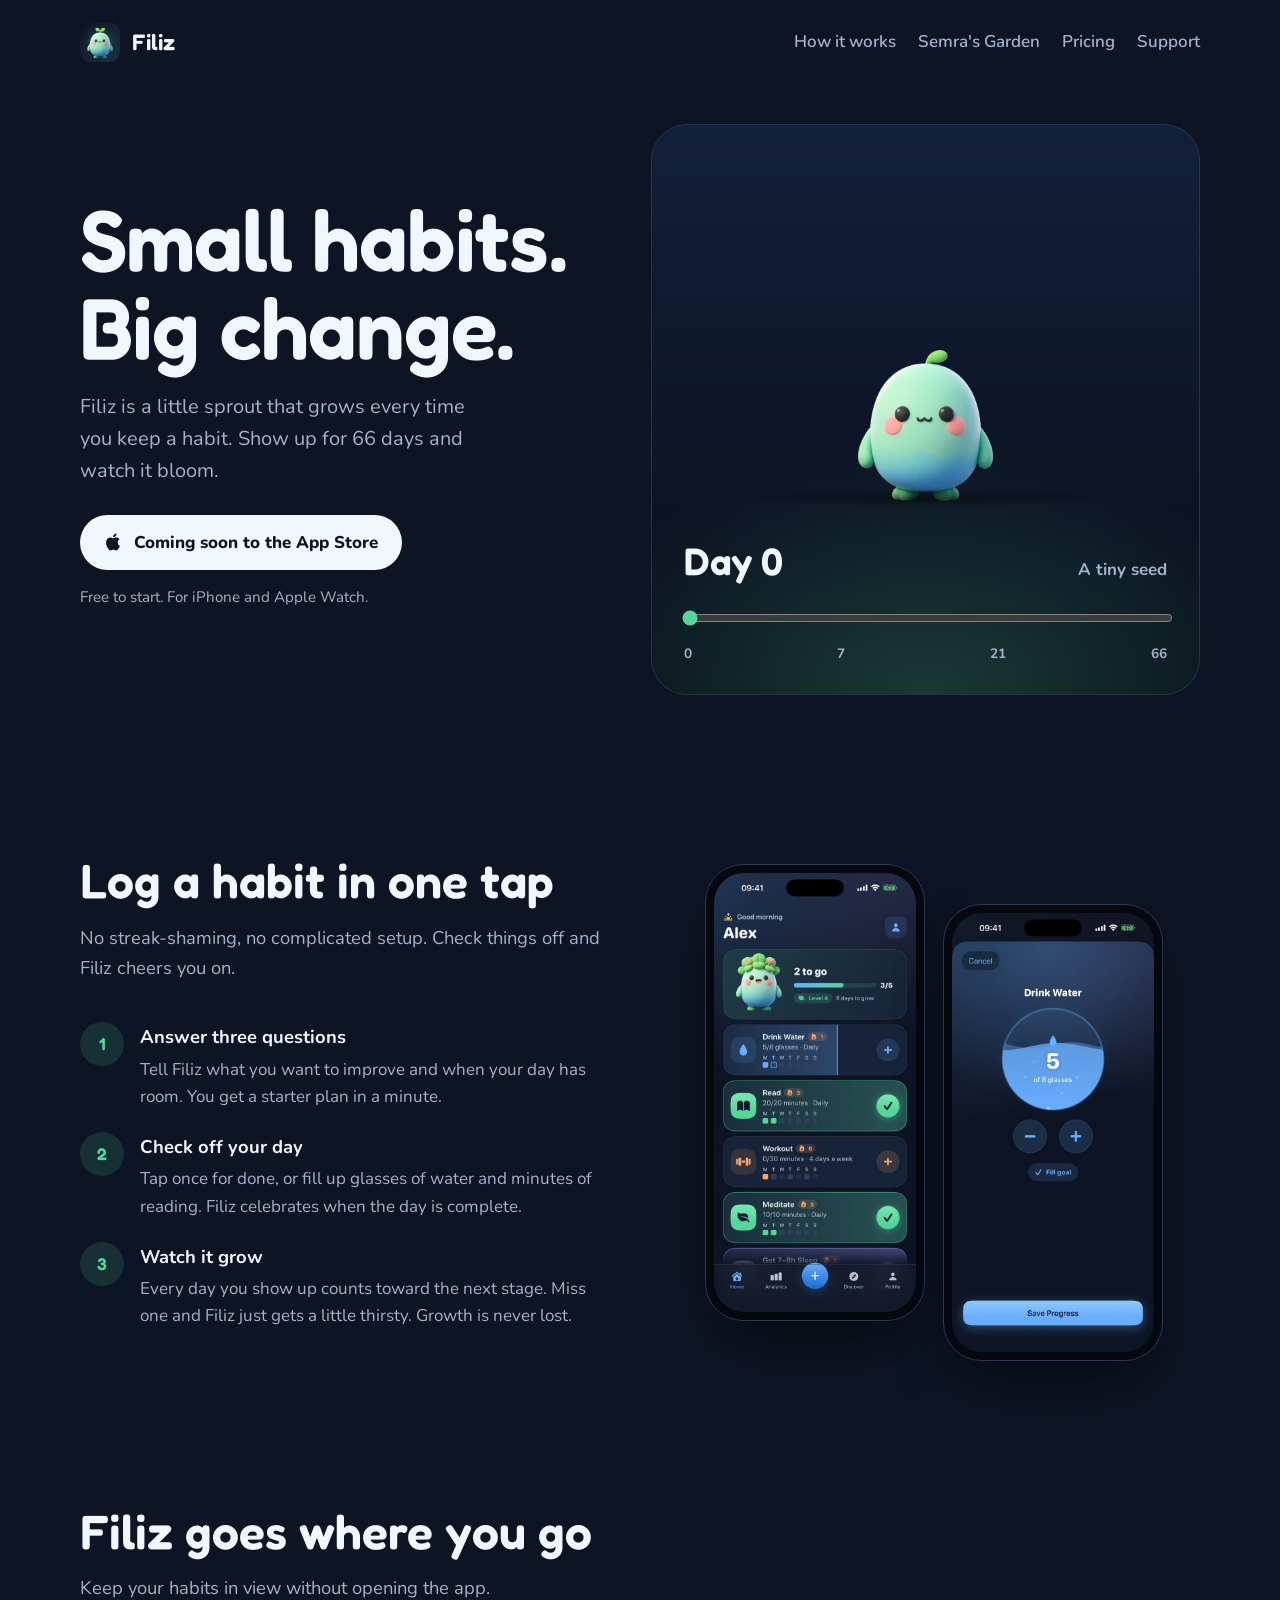
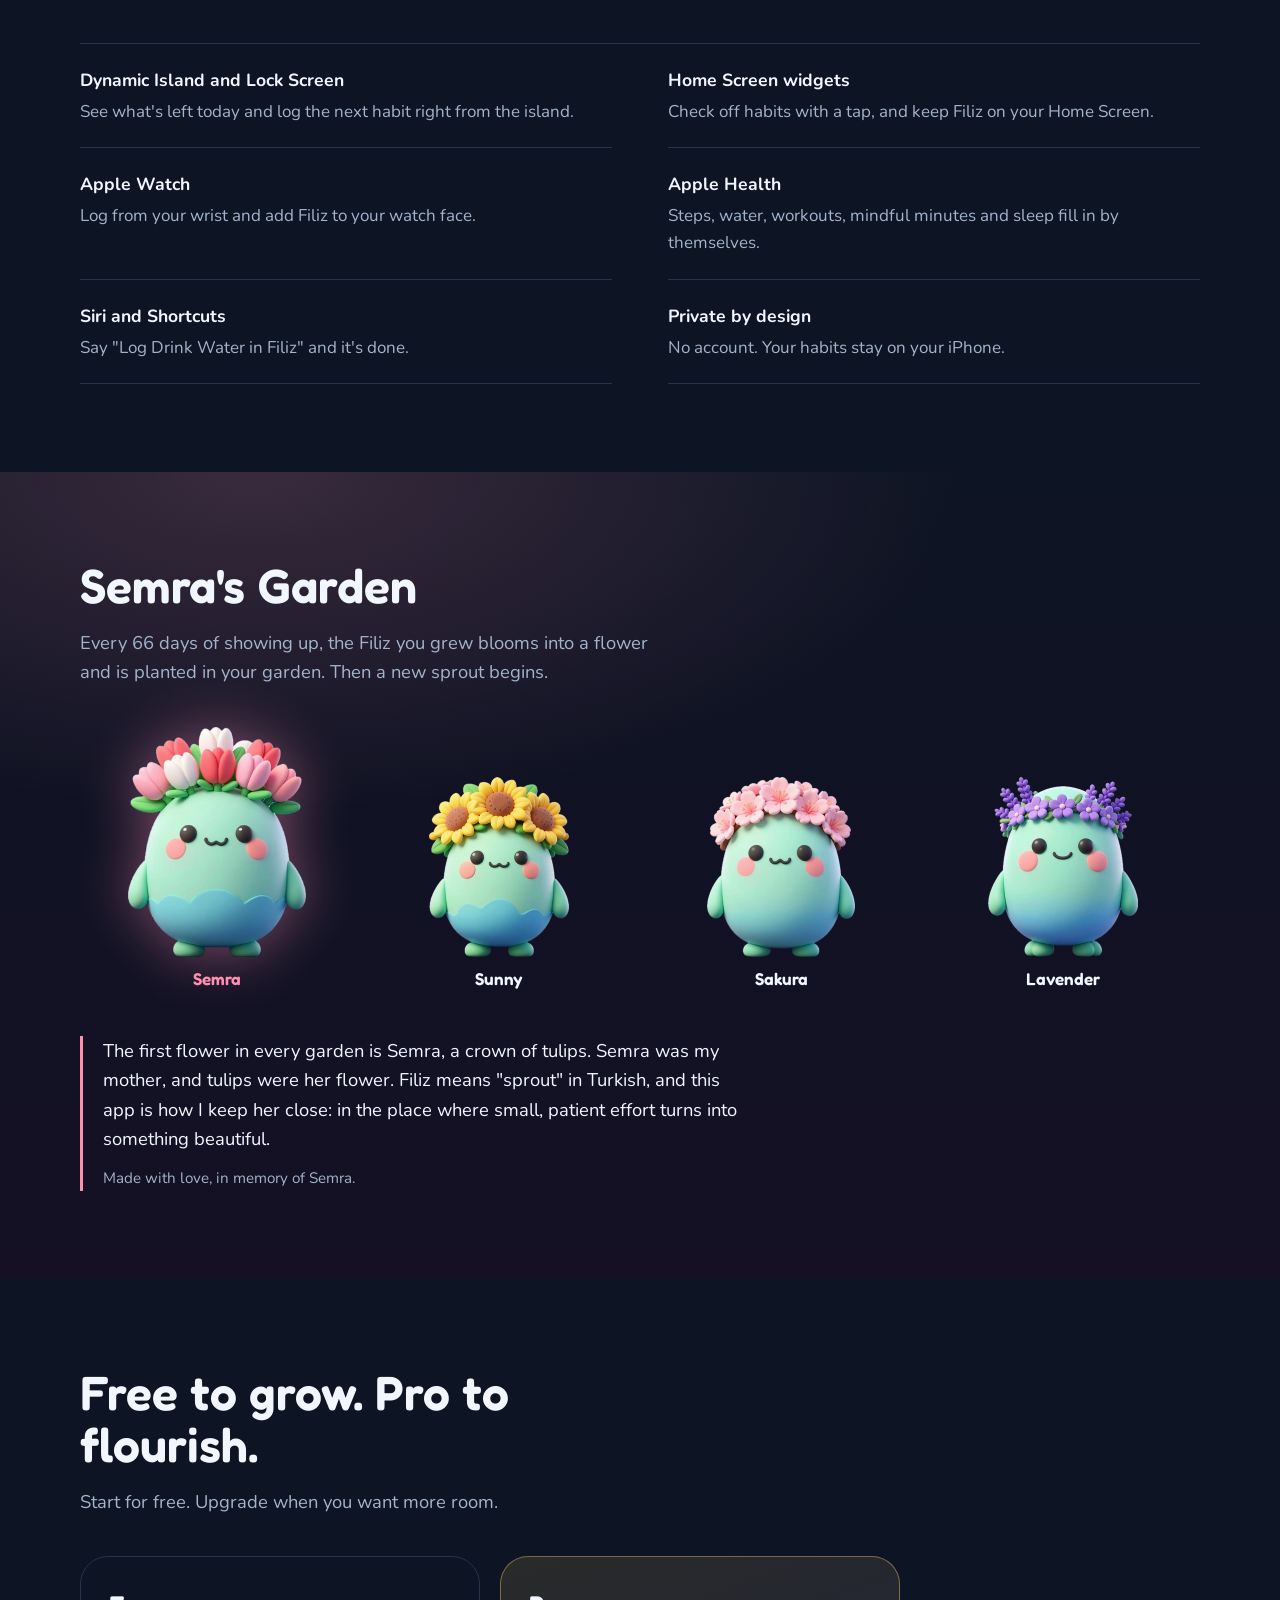
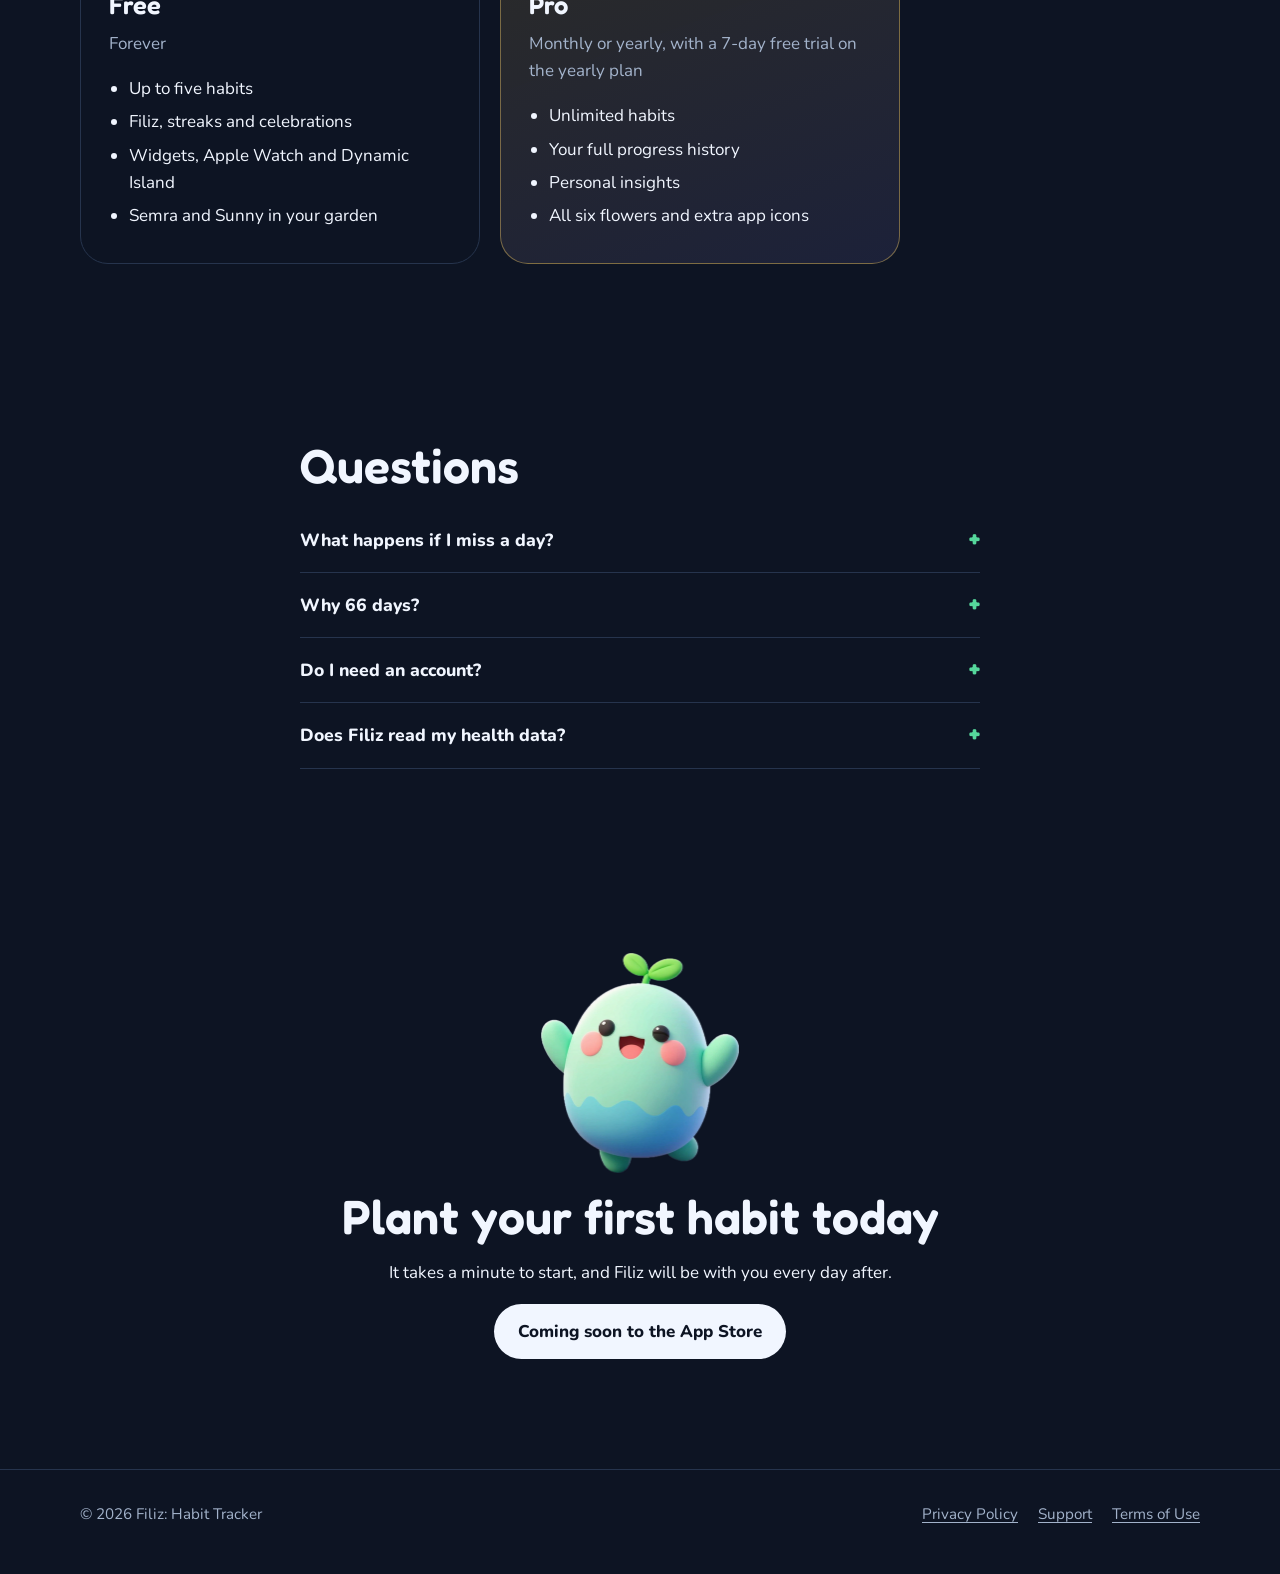
==== index.html @ 171e7882 "Publish the Filiz landing page" ====
<!doctype html>
<html lang="en">
<head>
  <meta charset="utf-8">
  <meta name="viewport" content="width=device-width, initial-scale=1">
  <title>Filiz: Habit Tracker</title>
  <meta name="description" content="Filiz is a habit tracker with a little sprout that grows every time you keep a habit. Build a streak, watch it bloom in 66 days.">
  <meta property="og:title" content="Filiz: Habit Tracker">
  <meta property="og:description" content="Small habits. Big change. Grow Filiz with every habit you keep.">
  <meta property="og:image" content="assets/filiz-stage5.png">
  <meta name="theme-color" content="#0d1423">
  <!-- Add once the app is live: <meta name="apple-itunes-app" content="app-id=APP_ID"> -->
  <link rel="icon" href="assets/favicon.png">
  <link rel="apple-touch-icon" href="assets/apple-touch-icon.png">
  <link rel="preconnect" href="https://fonts.googleapis.com">
  <link rel="preconnect" href="https://fonts.gstatic.com" crossorigin>
  <link href="https://fonts.googleapis.com/css2?family=Fredoka:wght@500;600&family=Nunito:wght@400;600;700;800&display=swap" rel="stylesheet">
  <link rel="stylesheet" href="styles.css">
</head>
<body>
  <header class="site-header">
    <div class="wrap">
      <a class="brand" href="./"><img src="assets/icon.png" alt=""><span>Filiz</span></a>
      <nav class="site-nav" aria-label="Main">
        <a href="#how">How it works</a>
        <a href="#garden">Semra's Garden</a>
        <a href="#pricing">Pricing</a>
        <a href="support.html">Support</a>
      </nav>
    </div>
  </header>

  <main>
    <section class="hero">
      <div class="wrap hero-grid">
        <div>
          <h1>Small habits. Big change.</h1>
          <p class="lede">Filiz is a little sprout that grows every time you keep a habit. Show up for 66 days and watch it bloom.</p>
          <!-- Coming soon: make it <a class="store-button" href="https://apps.apple.com/app/idAPP_ID"> once live. -->
          <span class="store-button is-soon" role="text">
            <svg viewBox="0 0 24 24" aria-hidden="true"><path fill="currentColor" d="M16.4 12.6c0-2.6 2.1-3.8 2.2-3.9-1.2-1.8-3.1-2-3.7-2-1.6-.2-3.1.9-3.9.9-.8 0-2-.9-3.4-.9-1.7 0-3.3 1-4.2 2.6-1.8 3.1-.5 7.7 1.3 10.2.9 1.2 1.9 2.6 3.2 2.6 1.3-.1 1.8-.8 3.3-.8 1.6 0 2 .8 3.4.8 1.4 0 2.3-1.3 3.1-2.5 1-1.4 1.4-2.8 1.4-2.9-.1 0-2.7-1-2.7-4.1zM13.9 4.9c.7-.9 1.2-2 1.1-3.2-1 0-2.3.7-3 1.6-.7.8-1.3 2-1.1 3.1 1.1.1 2.3-.6 3-1.5z"/></svg>
            Coming soon to the App Store
          </span>
          <p class="note">Free to start. For iPhone and Apple Watch.</p>
        </div>

        <div class="grow" id="how">
          <div class="grow-stage" aria-hidden="true">
            <img src="assets/filiz-stage1.png" alt="">
            <img src="assets/filiz-stage2.png" alt="">
            <img src="assets/filiz-stage3.png" alt="">
            <img src="assets/filiz-stage4.png" alt="">
            <img src="assets/filiz-stage5.png" alt="">
          </div>
          <div class="grow-readout">
            <span class="grow-day" id="grow-day">Day 0</span>
            <span class="grow-label" id="grow-label">A tiny seed</span>
          </div>
          <label class="visually-hidden" for="grow-range" style="position:absolute;left:-9999px">Days of keeping your habits</label>
          <input id="grow-range" type="range" min="0" max="66" value="0" step="1">
          <div class="grow-marks" aria-hidden="true"><span>0</span><span>7</span><span>21</span><span>66</span></div>
        </div>
      </div>
    </section>

    <section class="section">
      <div class="wrap split">
        <div>
          <h2>Log a habit in one tap</h2>
          <p class="intro">No streak-shaming, no complicated setup. Check things off and Filiz cheers you on.</p>
          <ol class="steps">
            <li><span class="dot">1</span><div><h3>Answer three questions</h3><p>Tell Filiz what you want to improve and when your day has room. You get a starter plan in a minute.</p></div></li>
            <li><span class="dot">2</span><div><h3>Check off your day</h3><p>Tap once for done, or fill up glasses of water and minutes of reading. Filiz celebrates when the day is complete.</p></div></li>
            <li><span class="dot">3</span><div><h3>Watch it grow</h3><p>Every day you show up counts toward the next stage. Miss one and Filiz just gets a little thirsty. Growth is never lost.</p></div></li>
          </ol>
        </div>
        <div class="phones">
          <div class="phone"><img src="assets/screen-home.jpg" alt="Filiz home screen with today's habits and Filiz in the progress card" loading="lazy"></div>
          <div class="phone"><img src="assets/screen-log.jpg" alt="Logging water: a glass filling up to 5 of 8" loading="lazy"></div>
        </div>
      </div>
    </section>

    <section class="section">
      <div class="wrap">
        <h2>Filiz goes where you go</h2>
        <p class="intro">Keep your habits in view without opening the app.</p>
        <div class="everywhere">
          <div><h3>Dynamic Island and Lock Screen</h3><p>See what's left today and log the next habit right from the island.</p></div>
          <div><h3>Home Screen widgets</h3><p>Check off habits with a tap, and keep Filiz on your Home Screen.</p></div>
          <div><h3>Apple Watch</h3><p>Log from your wrist and add Filiz to your watch face.</p></div>
          <div><h3>Apple Health</h3><p>Steps, water, workouts, mindful minutes and sleep fill in by themselves.</p></div>
          <div><h3>Siri and Shortcuts</h3><p>Say "Log Drink Water in Filiz" and it's done.</p></div>
          <div><h3>Private by design</h3><p>No account. Your habits stay on your iPhone.</p></div>
        </div>
      </div>
    </section>

    <section class="section garden" id="garden">
      <div class="wrap">
        <h2>Semra's Garden</h2>
        <p class="intro">Every 66 days of showing up, the Filiz you grew blooms into a flower and is planted in your garden. Then a new sprout begins.</p>
        <div class="garden-row">
          <figure><img src="assets/garden-semra.png" alt="Filiz wearing a crown of pink, red and white tulips" loading="lazy"><figcaption>Semra</figcaption></figure>
          <figure><img src="assets/garden-sunflower.png" alt="Filiz wearing a crown of sunflowers" loading="lazy"><figcaption>Sunny</figcaption></figure>
          <figure><img src="assets/garden-sakura.png" alt="Filiz wearing a crown of cherry blossoms" loading="lazy"><figcaption>Sakura</figcaption></figure>
          <figure><img src="assets/garden-lavender.png" alt="Filiz wearing a crown of lavender" loading="lazy"><figcaption>Lavender</figcaption></figure>
        </div>
        <div class="dedication">
          <p>The first flower in every garden is Semra, a crown of tulips. Semra was my mother, and tulips were her flower. Filiz means "sprout" in Turkish, and this app is how I keep her close: in the place where small, patient effort turns into something beautiful.</p>
          <small>Made with love, in memory of Semra.</small>
        </div>
      </div>
    </section>

    <section class="section" id="pricing">
      <div class="wrap">
        <h2>Free to grow. Pro to flourish.</h2>
        <p class="intro">Start for free. Upgrade when you want more room.</p>
        <div class="plans">
          <div class="plan">
            <h3>Free</h3>
            <p class="price">Forever</p>
            <ul>
              <li>Up to five habits</li>
              <li>Filiz, streaks and celebrations</li>
              <li>Widgets, Apple Watch and Dynamic Island</li>
              <li>Semra and Sunny in your garden</li>
            </ul>
          </div>
          <div class="plan pro">
            <h3>Pro</h3>
            <p class="price">Monthly or yearly, with a 7-day free trial on the yearly plan</p>
            <ul>
              <li>Unlimited habits</li>
              <li>Your full progress history</li>
              <li>Personal insights</li>
              <li>All six flowers and extra app icons</li>
            </ul>
          </div>
        </div>
      </div>
    </section>

    <section class="section faq">
      <div class="prose">
        <h2>Questions</h2>
        <details><summary>What happens if I miss a day?</summary><p>Filiz never shrinks. Your growth is based on all the days you've shown up, so a missed day only makes Filiz a little thirsty until your next check-off.</p></details>
        <details><summary>Why 66 days?</summary><p>Research from University College London found that a new habit takes about 66 days on average to become automatic. Filiz blooms right on time.</p></details>
        <details><summary>Do I need an account?</summary><p>No. Filiz works without an account and keeps your habits on your iPhone.</p></details>
        <details><summary>Does Filiz read my health data?</summary><p>Only if you connect Apple Health, and only to fill in the habits you link. Filiz never writes to Health and your data never leaves your device.</p></details>
      </div>
    </section>

    <section class="download">
      <div class="wrap">
        <img src="assets/filiz-celebrate.png" alt="Filiz jumping with joy" loading="lazy">
        <h2>Plant your first habit today</h2>
        <p class="intro">It takes a minute to start, and Filiz will be with you every day after.</p>
        <span class="store-button is-soon" role="text">Coming soon to the App Store</span>
      </div>
    </section>
  </main>

  <footer class="site-footer">
    <div class="wrap">
      <span>© 2026 Filiz: Habit Tracker</span>
      <nav aria-label="Footer">
        <a href="privacy.html">Privacy Policy</a>
        <a href="support.html">Support</a>
        <a href="https://www.apple.com/legal/internet-services/itunes/dev/stdeula/">Terms of Use</a>
      </nav>
    </div>
  </footer>
  <script src="app.js"></script>
</body>
</html>
---- styles.css ----
/* Filiz site — shared styles. Night-soil navy, sprout green, sky blue; tulip pink for Semra's Garden. */
:root {
  --soil: #0d1423;
  --soil-deep: #080d18;
  --surface: #162238;
  --line: #26344d;
  --text: #f1f6ff;
  --muted: #a3b3cb;
  --sprout: #55d79b;
  --sky: #69aeff;
  --bloom: #ffd164;
  --tulip: #ff8fb1;
  --radius-lg: 28px;
  --radius-sm: 14px;
  --display: "Fredoka", ui-rounded, "SF Pro Rounded", system-ui, sans-serif;
  --body: "Nunito", ui-rounded, system-ui, sans-serif;
  color-scheme: dark;
}

* { box-sizing: border-box; }
html { scroll-behavior: smooth; }
body {
  margin: 0;
  background: var(--soil);
  color: var(--text);
  font-family: var(--body);
  font-size: 1.0625rem;
  line-height: 1.6;
  -webkit-font-smoothing: antialiased;
}
img { max-width: 100%; display: block; }
a { color: var(--sky); text-underline-offset: 3px; }
a:focus-visible, button:focus-visible, summary:focus-visible, input:focus-visible {
  outline: 3px solid var(--bloom);
  outline-offset: 3px;
  border-radius: 8px;
}

.wrap { width: min(1120px, 100% - 40px); margin-inline: auto; }
.prose { width: min(680px, 100% - 40px); margin-inline: auto; }

/* Header */
.site-header { padding: 22px 0; }
.site-header .wrap { display: flex; align-items: center; justify-content: space-between; gap: 16px; }
.brand { display: flex; align-items: center; gap: 12px; color: var(--text); text-decoration: none; }
.brand img { width: 40px; height: 40px; border-radius: 11px; }
.brand span { font-family: var(--display); font-weight: 600; font-size: 1.4rem; }
.site-nav { display: flex; gap: 22px; }
.site-nav a { color: var(--muted); text-decoration: none; font-weight: 600; }
.site-nav a:hover { color: var(--text); }

/* Buttons */
.store-button {
  display: inline-flex; align-items: center; gap: 10px;
  background: var(--text); color: var(--soil);
  padding: 14px 24px; border-radius: 999px;
  font-weight: 800; text-decoration: none;
}
.store-button svg { width: 20px; height: 20px; }
.store-button:hover { background: #fff; }
.store-button.is-soon { cursor: default; }
.store-button.is-soon:hover { background: var(--text); }
.note { color: var(--muted); font-size: 0.95rem; }

/* Hero: the growth scrubber is the page's one bold element */
.hero { padding: 40px 0 72px; }
.hero h1 {
  font-family: var(--display);
  font-weight: 600;
  font-size: clamp(2.8rem, 7vw, 5.4rem);
  line-height: 1.02;
  letter-spacing: -0.01em;
  margin: 0 0 20px;
  max-width: 12ch;
}
.hero .lede { font-size: 1.25rem; color: var(--muted); max-width: 34ch; margin: 0 0 28px; }
.hero-grid { display: grid; grid-template-columns: 1fr 1.05fr; gap: 48px; align-items: center; }

.grow {
  position: relative;
  background:
    radial-gradient(120% 70% at 50% 100%, rgba(85, 215, 155, 0.22), transparent 60%),
    linear-gradient(180deg, #13203a, var(--soil-deep));
  border-radius: 36px;
  padding: 28px 28px 30px;
  border: 1px solid var(--line);
}
.grow-stage { height: 360px; display: grid; place-items: end center; position: relative; }
.grow-stage img {
  position: absolute; bottom: 12px;
  max-height: 100%;
  transition: opacity 280ms ease, transform 420ms cubic-bezier(0.34, 1.56, 0.64, 1);
  opacity: 0; transform: scale(0.85) translateY(8px);
}
.grow-stage img.is-current { opacity: 1; transform: none; }
/* Each stage stands a little taller, so the growth reads at a glance. */
.grow-stage img:nth-child(1) { max-height: 42%; }
.grow-stage img:nth-child(2) { max-height: 58%; }
.grow-stage img:nth-child(3) { max-height: 72%; }
.grow-stage img:nth-child(4) { max-height: 86%; }
.grow-stage img:nth-child(5) { max-height: 100%; }
.grow-stage::after {
  content: ""; position: absolute; left: 12%; right: 12%; bottom: 6px; height: 18px;
  background: radial-gradient(closest-side, rgba(0, 0, 0, 0.45), transparent);
}
.grow-readout { display: flex; align-items: baseline; justify-content: space-between; margin: 18px 4px 10px; }
.grow-day { font-family: var(--display); font-size: 2.4rem; font-weight: 600; font-variant-numeric: tabular-nums; }
.grow-label { color: var(--muted); font-weight: 700; }
.grow input[type="range"] { width: 100%; accent-color: var(--sprout); height: 28px; }
.grow-marks { display: flex; justify-content: space-between; color: var(--muted); font-size: 0.85rem; font-weight: 700; margin: 2px 4px 0; }

/* Sections */
.section { padding: 88px 0; }
.section h2 {
  font-family: var(--display); font-weight: 600;
  font-size: clamp(2rem, 4.2vw, 3rem); line-height: 1.08;
  margin: 0 0 16px; max-width: 22ch;
}
.download h2 {
  font-family: var(--display); font-weight: 600;
  font-size: clamp(2rem, 4.2vw, 3rem); line-height: 1.08; margin: 0 auto 16px;
}
.section .intro { color: var(--muted); font-size: 1.15rem; max-width: 52ch; margin: 0 0 40px; }

/* Log in a tap: phones sit on the right, text left */
.split { display: grid; grid-template-columns: 1fr 1fr; gap: 56px; align-items: center; }
.phones { display: flex; gap: 18px; justify-content: center; }
.phone {
  width: 220px; border-radius: 38px; padding: 8px; background: #05080f;
  border: 1px solid #2a3852; box-shadow: 0 30px 60px -20px rgba(0, 0, 0, 0.6);
}
.phone img { border-radius: 30px; }
.phone:nth-child(2) { transform: translateY(40px); }
.steps { list-style: none; padding: 0; margin: 0; display: grid; gap: 22px; }
.steps li { display: grid; grid-template-columns: 44px 1fr; gap: 16px; align-items: start; }
.steps .dot {
  width: 44px; height: 44px; border-radius: 50%; display: grid; place-items: center;
  font-family: var(--display); font-weight: 600; background: rgba(85, 215, 155, 0.14); color: var(--sprout);
}
.steps h3 { margin: 0 0 4px; font-size: 1.15rem; }
.steps p { margin: 0; color: var(--muted); }

/* Everywhere list: plain rows, not cards */
.everywhere { display: grid; grid-template-columns: repeat(2, 1fr); gap: 0 56px; border-top: 1px solid var(--line); }
.everywhere div { padding: 22px 0; border-bottom: 1px solid var(--line); }
.everywhere h3 { margin: 0 0 4px; font-size: 1.1rem; }
.everywhere p { margin: 0; color: var(--muted); }

/* Semra's Garden */
.garden {
  background:
    radial-gradient(80% 60% at 20% 0%, rgba(255, 143, 177, 0.18), transparent 70%),
    linear-gradient(180deg, var(--soil), #151024);
}
.garden-row { display: flex; gap: 8px; align-items: flex-end; margin-top: 32px; flex-wrap: wrap; }
.garden-row figure { margin: 0; text-align: center; flex: 1 1 140px; }
.garden-row img { height: 180px; width: auto; margin: 0 auto; }
.garden-row figure:first-child img { height: 230px; filter: drop-shadow(0 0 28px rgba(255, 143, 177, 0.45)); }
.garden-row figcaption { font-family: var(--display); font-weight: 600; margin-top: 8px; }
.garden-row figure:first-child figcaption { color: var(--tulip); }
.dedication {
  margin-top: 44px; max-width: 60ch; padding-left: 20px; border-left: 3px solid var(--tulip);
  color: var(--text); font-size: 1.15rem;
}
.dedication p { margin: 0 0 8px; }
.dedication small { color: var(--muted); font-size: 0.95rem; }

/* Pricing */
.plans { display: grid; grid-template-columns: 1fr 1fr; gap: 20px; max-width: 820px; }
.plan { border: 1px solid var(--line); border-radius: var(--radius-lg); padding: 28px; }
.plan.pro { background: linear-gradient(160deg, rgba(255, 209, 100, 0.12), rgba(166, 157, 255, 0.10)); border-color: rgba(255, 209, 100, 0.4); }
.plan h3 { font-family: var(--display); font-weight: 600; font-size: 1.6rem; margin: 0 0 4px; }
.plan .price { color: var(--muted); margin: 0 0 18px; }
.plan ul { margin: 0; padding-left: 20px; }
.plan li { margin: 6px 0; }

/* FAQ */
.faq details { border-bottom: 1px solid var(--line); padding: 18px 0; }
.faq summary { cursor: pointer; font-weight: 800; font-size: 1.1rem; list-style: none; display: flex; justify-content: space-between; gap: 16px; }
.faq summary::-webkit-details-marker { display: none; }
.faq summary::after { content: "+"; color: var(--sprout); font-family: var(--display); font-size: 1.4rem; line-height: 1; }
.faq details[open] summary::after { content: "–"; }
.faq details p { color: var(--muted); margin: 10px 0 0; }

/* Download */
.download { text-align: center; padding: 96px 0 110px; }
.download img { height: 220px; margin: 0 auto 18px; }
.download h2 { margin-inline: auto; }
.download .intro { margin-inline: auto; }

/* Footer */
.site-footer { border-top: 1px solid var(--line); padding: 32px 0 48px; color: var(--muted); font-size: 0.95rem; }
.site-footer .wrap { display: flex; flex-wrap: wrap; gap: 16px 28px; justify-content: space-between; }
.site-footer nav { display: flex; flex-wrap: wrap; gap: 20px; }
.site-footer a { color: var(--muted); }

/* Document pages (privacy, support) */
.doc { padding: 24px 0 80px; }
.doc h1 { font-family: var(--display); font-weight: 600; font-size: clamp(2.2rem, 5vw, 3.2rem); line-height: 1.1; margin: 20px 0 8px; }
.doc .updated { color: var(--muted); margin: 0 0 36px; }
.doc h2 { font-family: var(--display); font-weight: 600; font-size: 1.5rem; margin: 40px 0 10px; }
.doc p, .doc li { color: #d6e0ef; }
.doc ul { padding-left: 22px; }
.doc li { margin: 6px 0; }
.contact-box { margin-top: 32px; padding: 24px; border-radius: var(--radius-lg); background: var(--surface); border: 1px solid var(--line); }

@media (max-width: 860px) {
  .hero-grid, .split { grid-template-columns: 1fr; gap: 36px; }
  .everywhere, .plans { grid-template-columns: 1fr; }
  .grow-stage { height: 280px; }
  .phone { width: 42vw; max-width: 200px; }
  .site-nav { display: none; }
  .section { padding: 64px 0; }
}

@media (prefers-reduced-motion: reduce) {
  html { scroll-behavior: auto; }
  .grow-stage img { transition: none; }
}
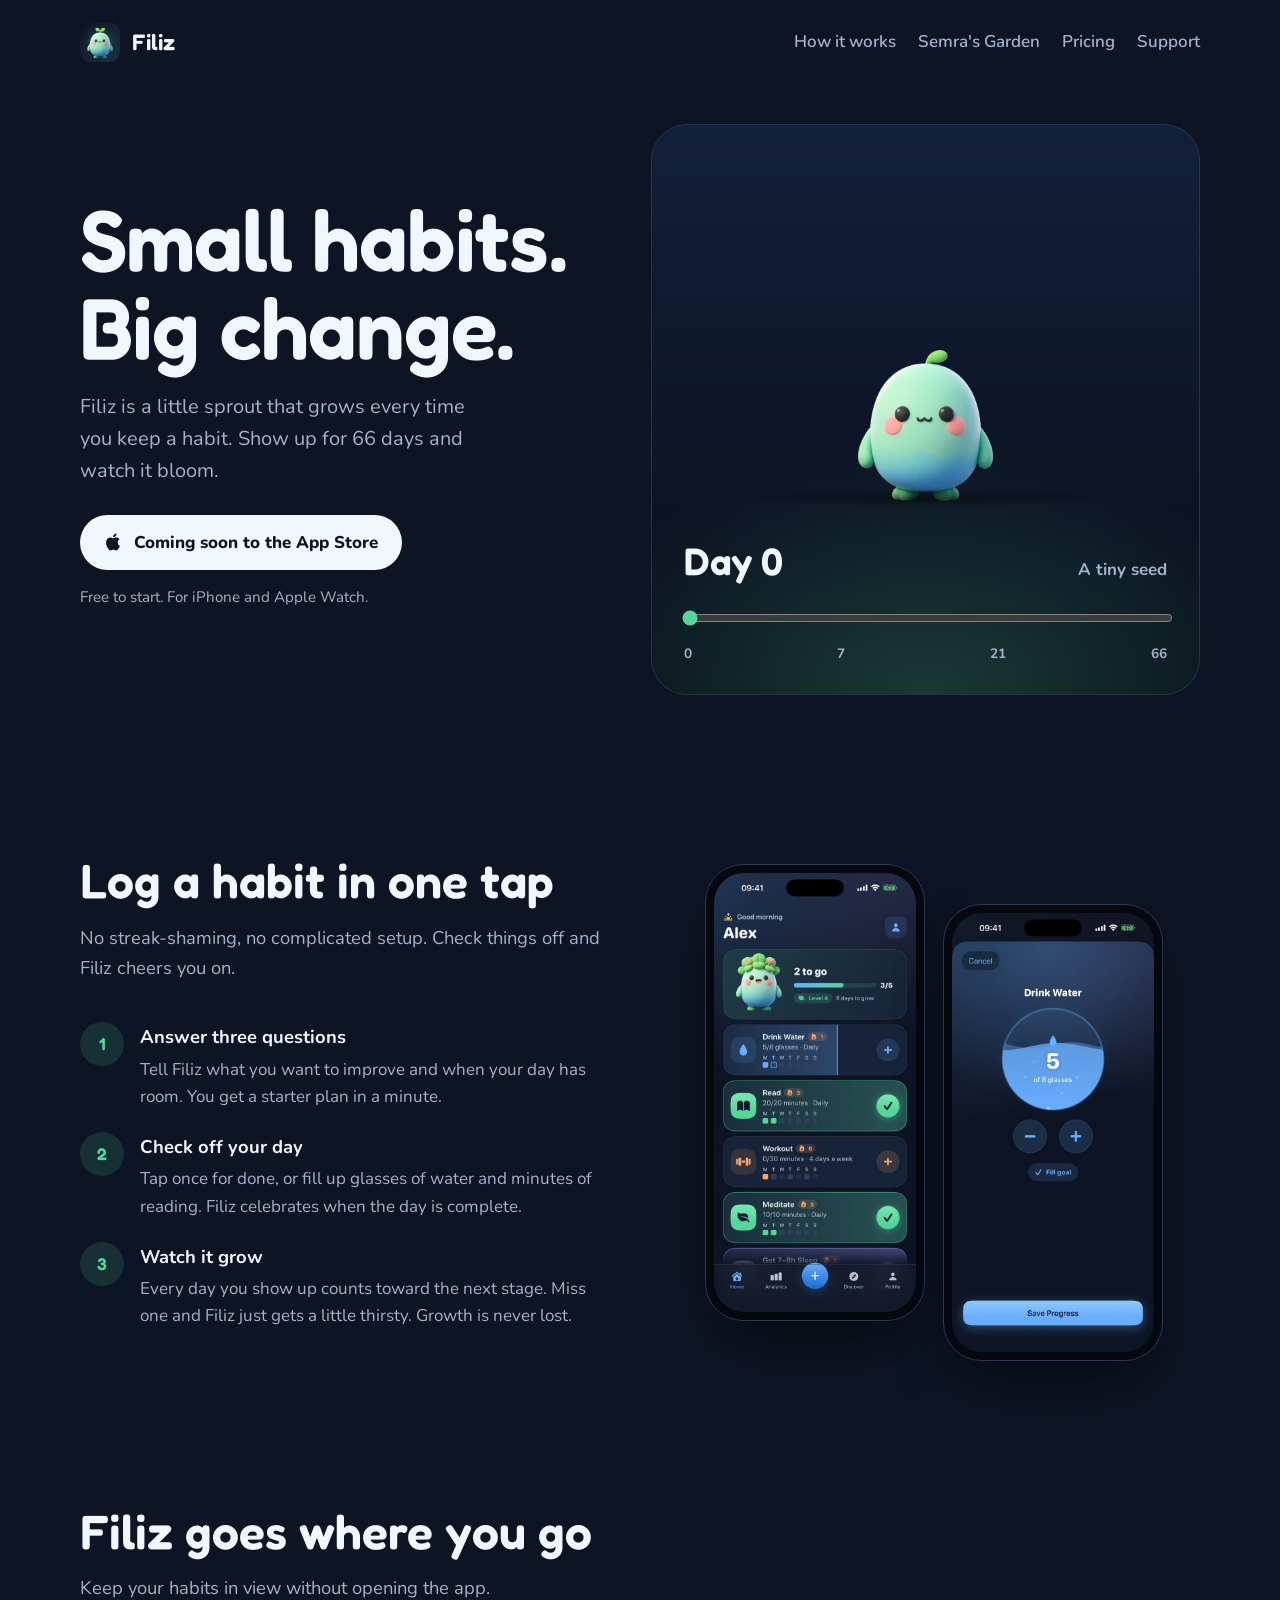
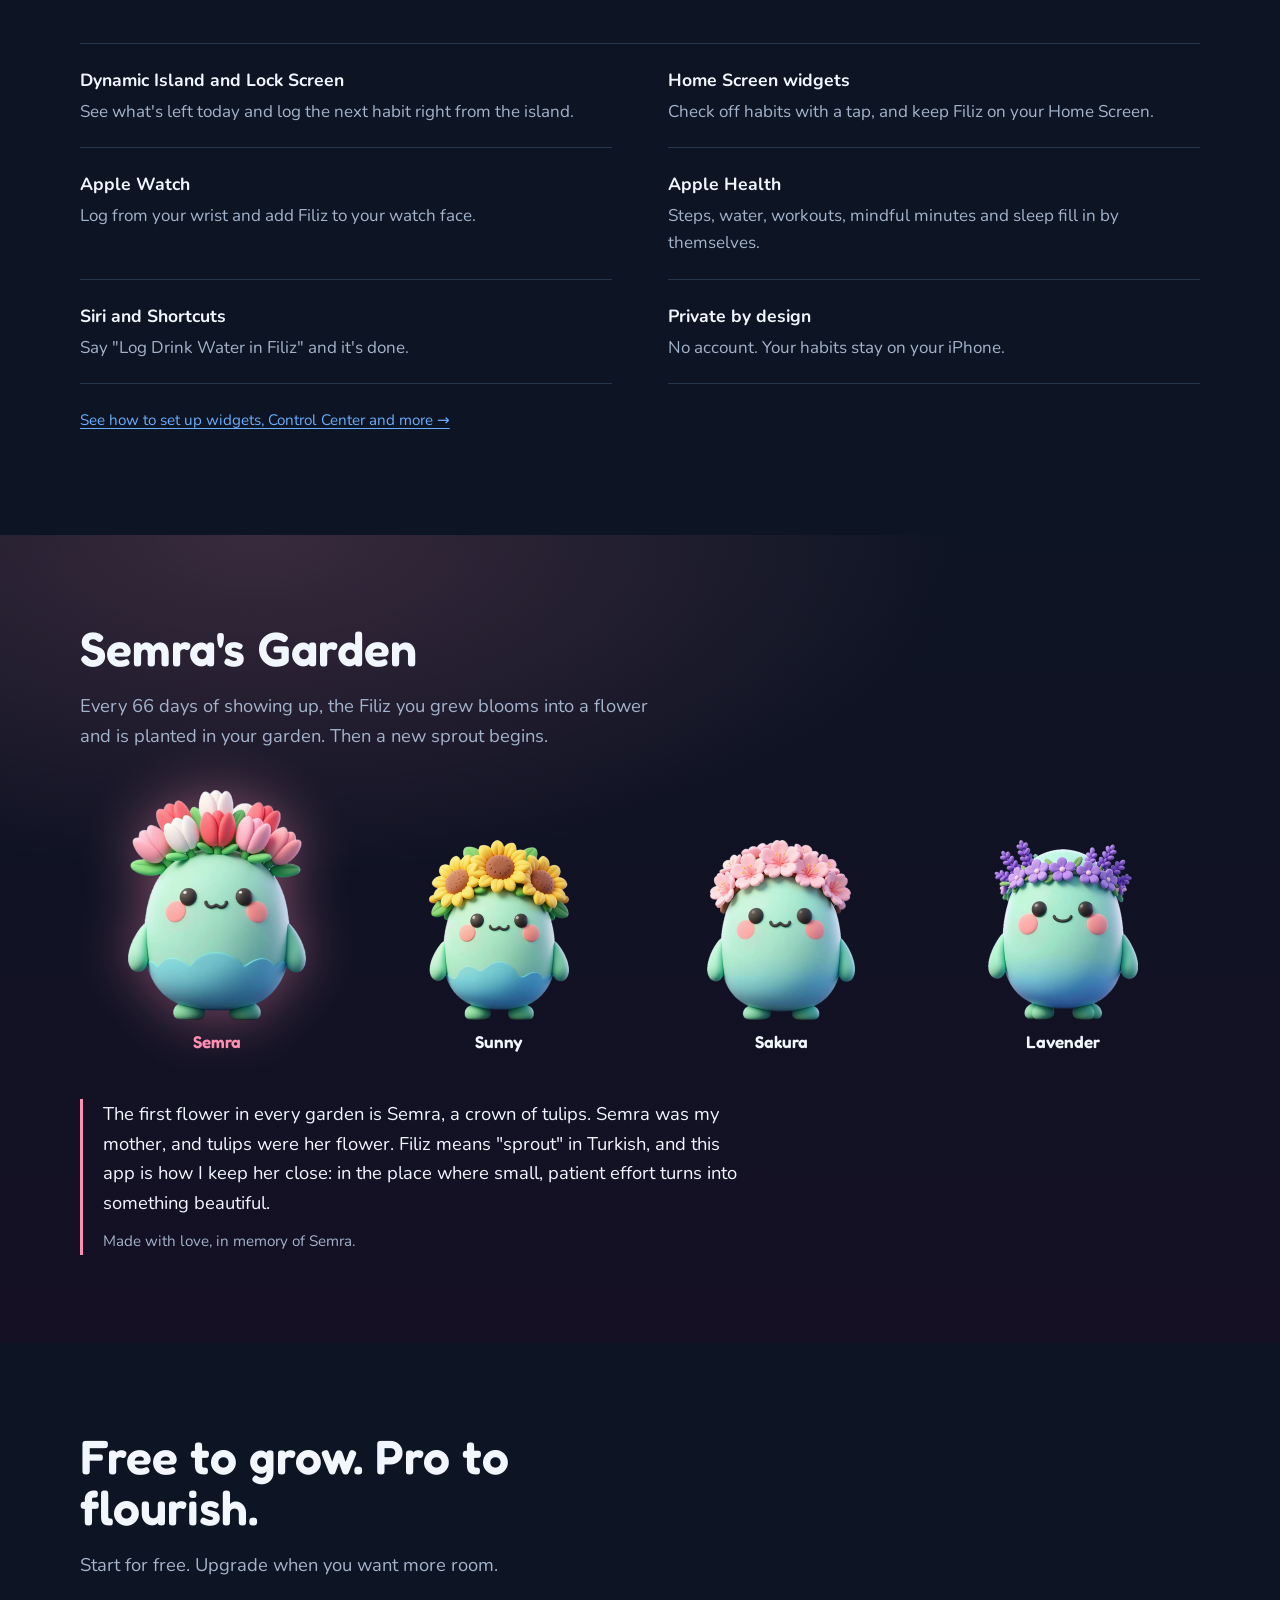
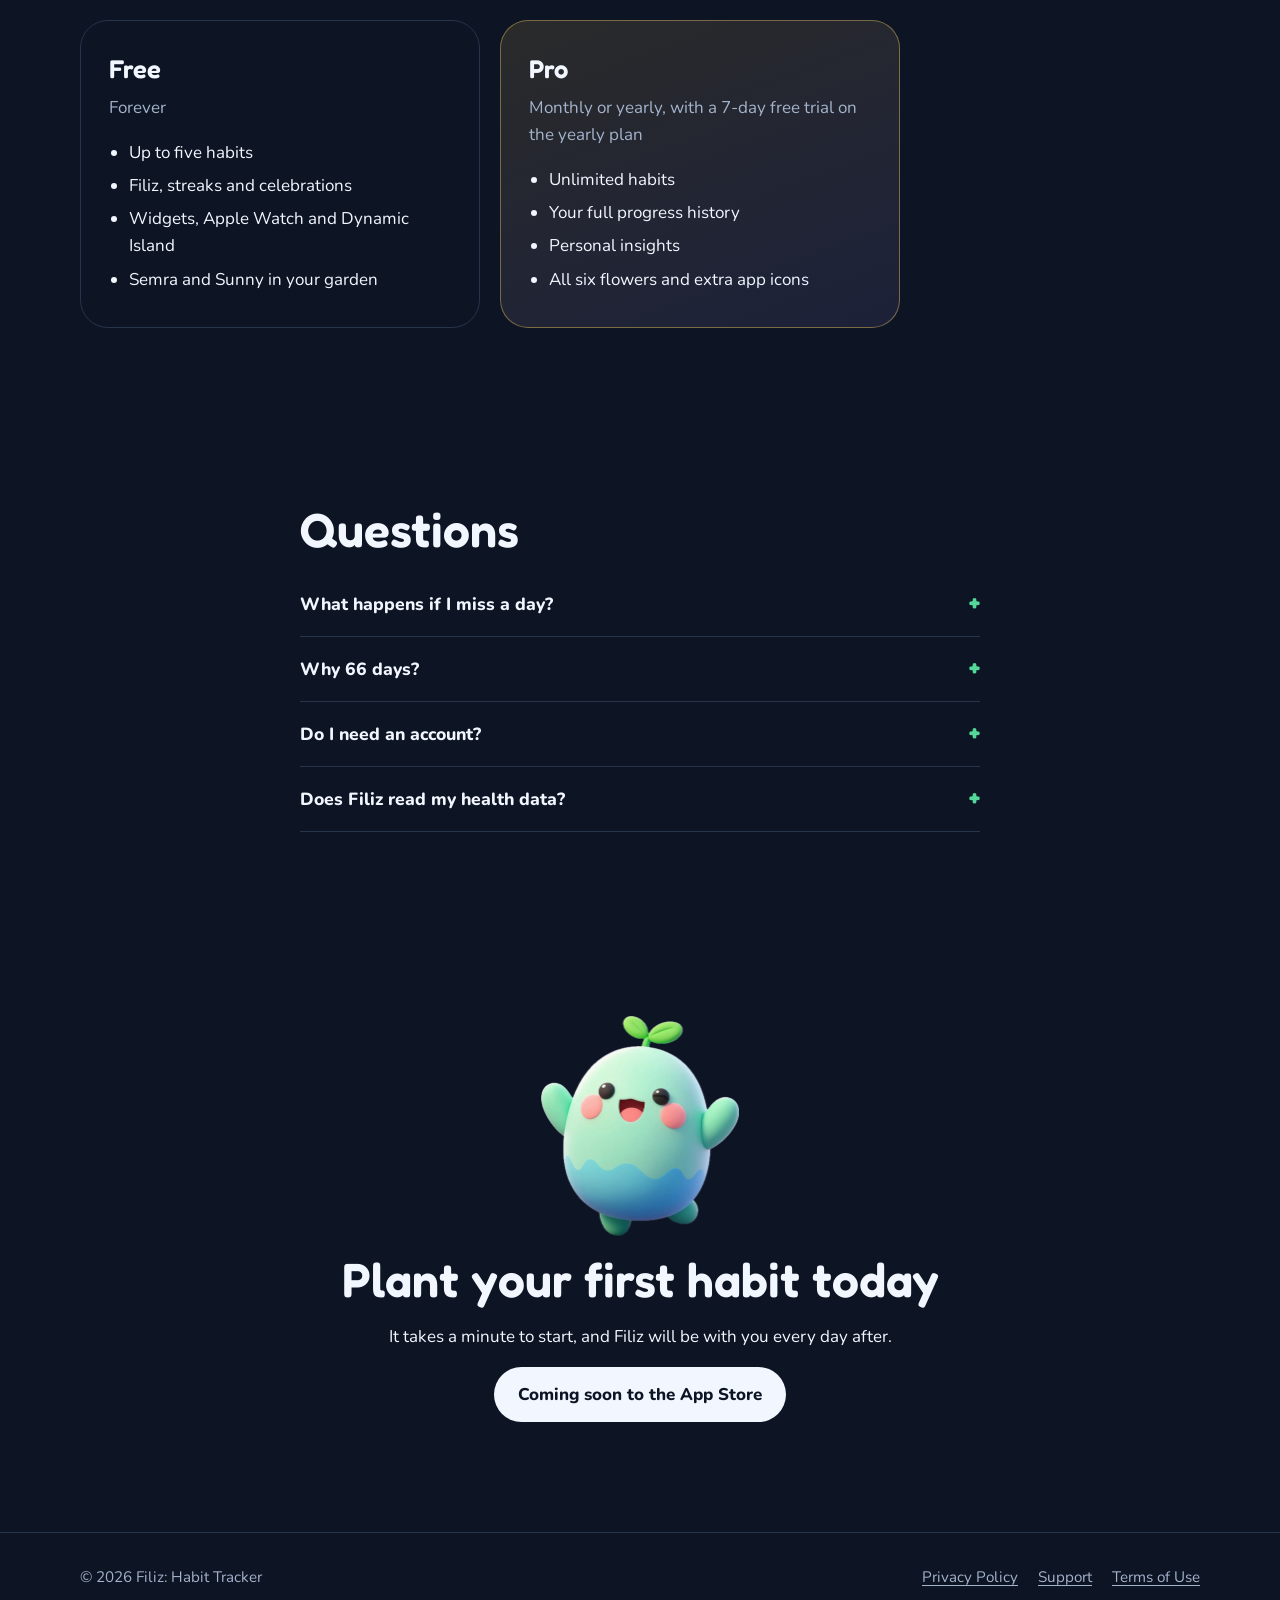
==== commit 0bf7375c: "Add the Widgets & Shortcuts guide" ====
--- a/index.html
+++ b/index.html
@@ -93,6 +93,7 @@
           <div><h3>Siri and Shortcuts</h3><p>Say "Log Drink Water in Filiz" and it's done.</p></div>
           <div><h3>Private by design</h3><p>No account. Your habits stay on your iPhone.</p></div>
         </div>
+        <p class="note" style="margin-top:24px"><a href="widgets.html">See how to set up widgets, Control Center and more →</a></p>
       </div>
     </section>
 
--- a/styles.css
+++ b/styles.css
@@ -217,3 +217,13 @@
   html { scroll-behavior: auto; }
   .grow-stage img { transition: none; }
 }
+
+/* Widgets & Shortcuts guide */
+.guide { display: grid; gap: 20px; margin-top: 8px; }
+.guide-card { padding: 24px; border-radius: var(--radius-lg); background: var(--surface); border: 1px solid var(--line); }
+.guide-card h2 { margin: 0 0 4px !important; font-size: 1.35rem !important; }
+.guide-card .summary { color: var(--muted); margin: 0 0 16px; }
+.guide-card img { border-radius: 18px; margin: 0 0 18px; width: 100%; }
+.guide-card ol { margin: 0; padding-left: 22px; }
+.guide-card li { margin: 8px 0; }
+.guide-card .tip { margin: 14px 0 0; color: var(--muted); font-size: 0.95rem; }
